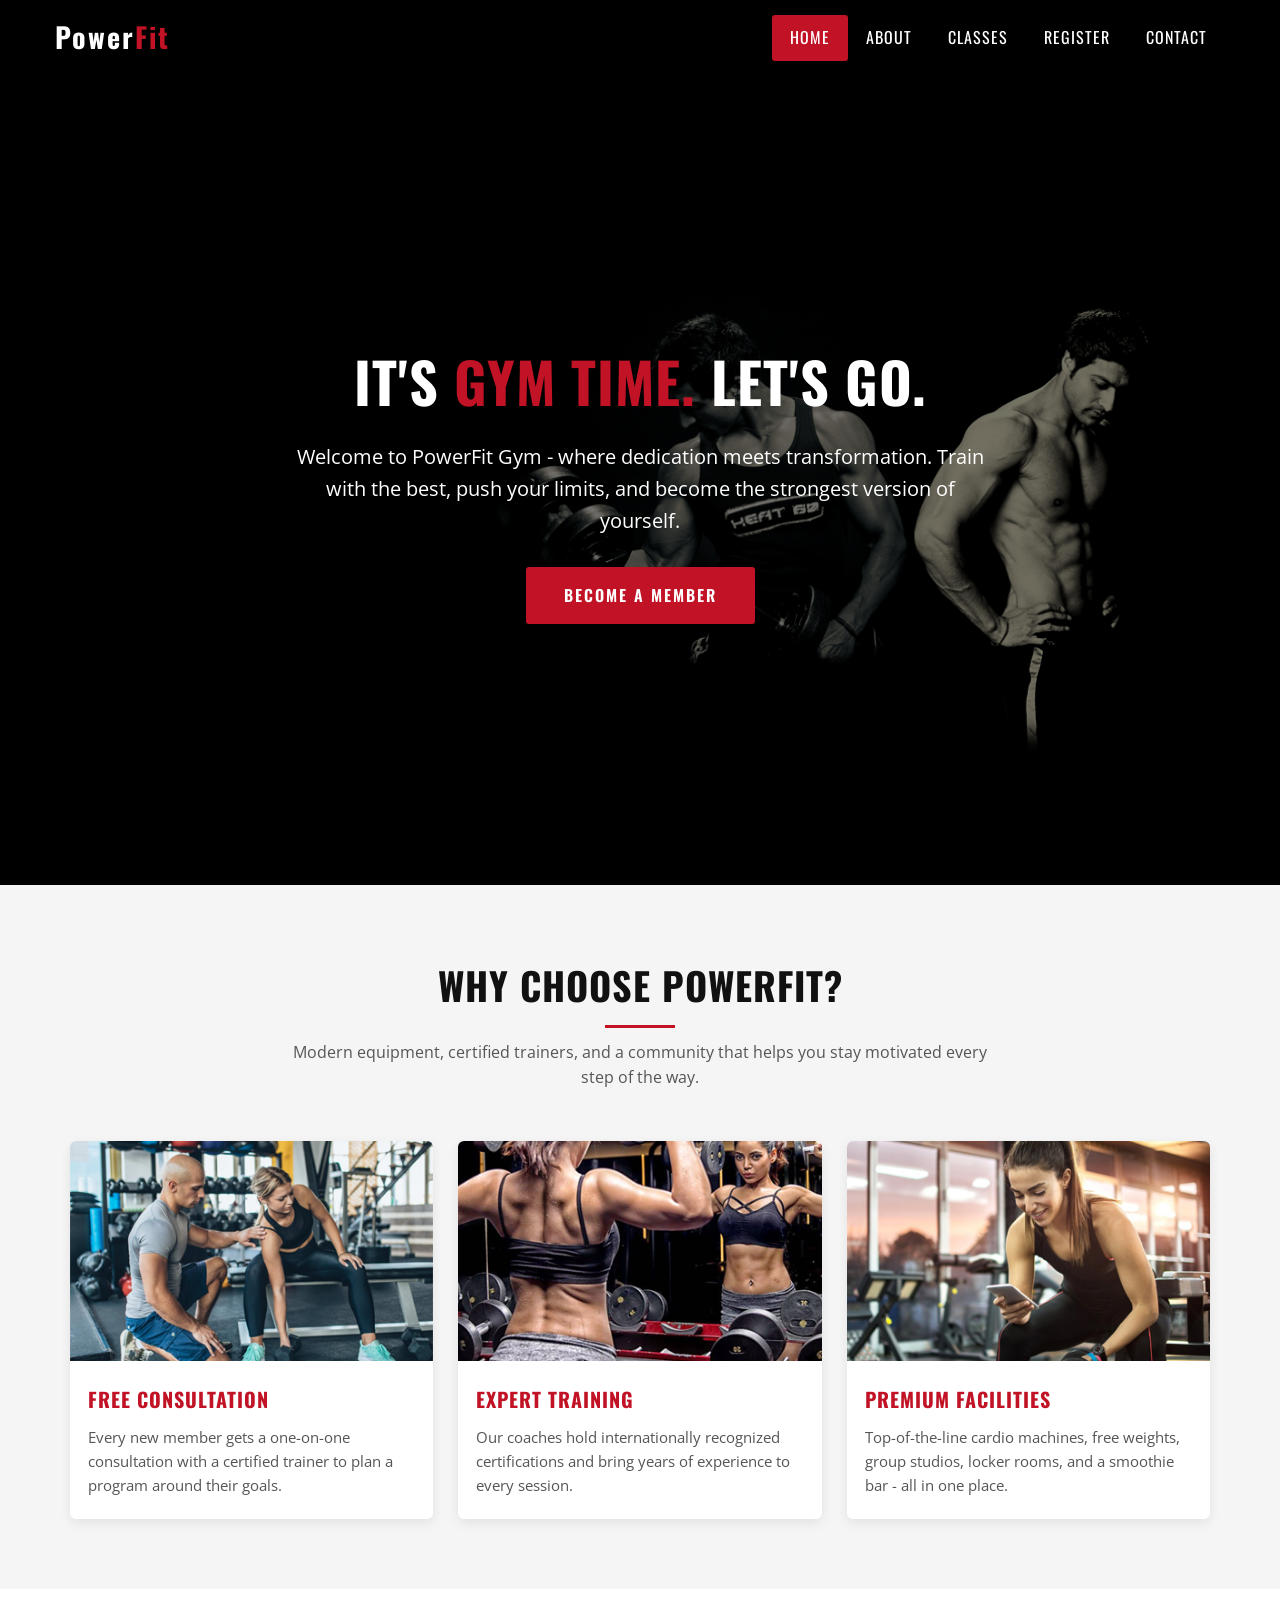
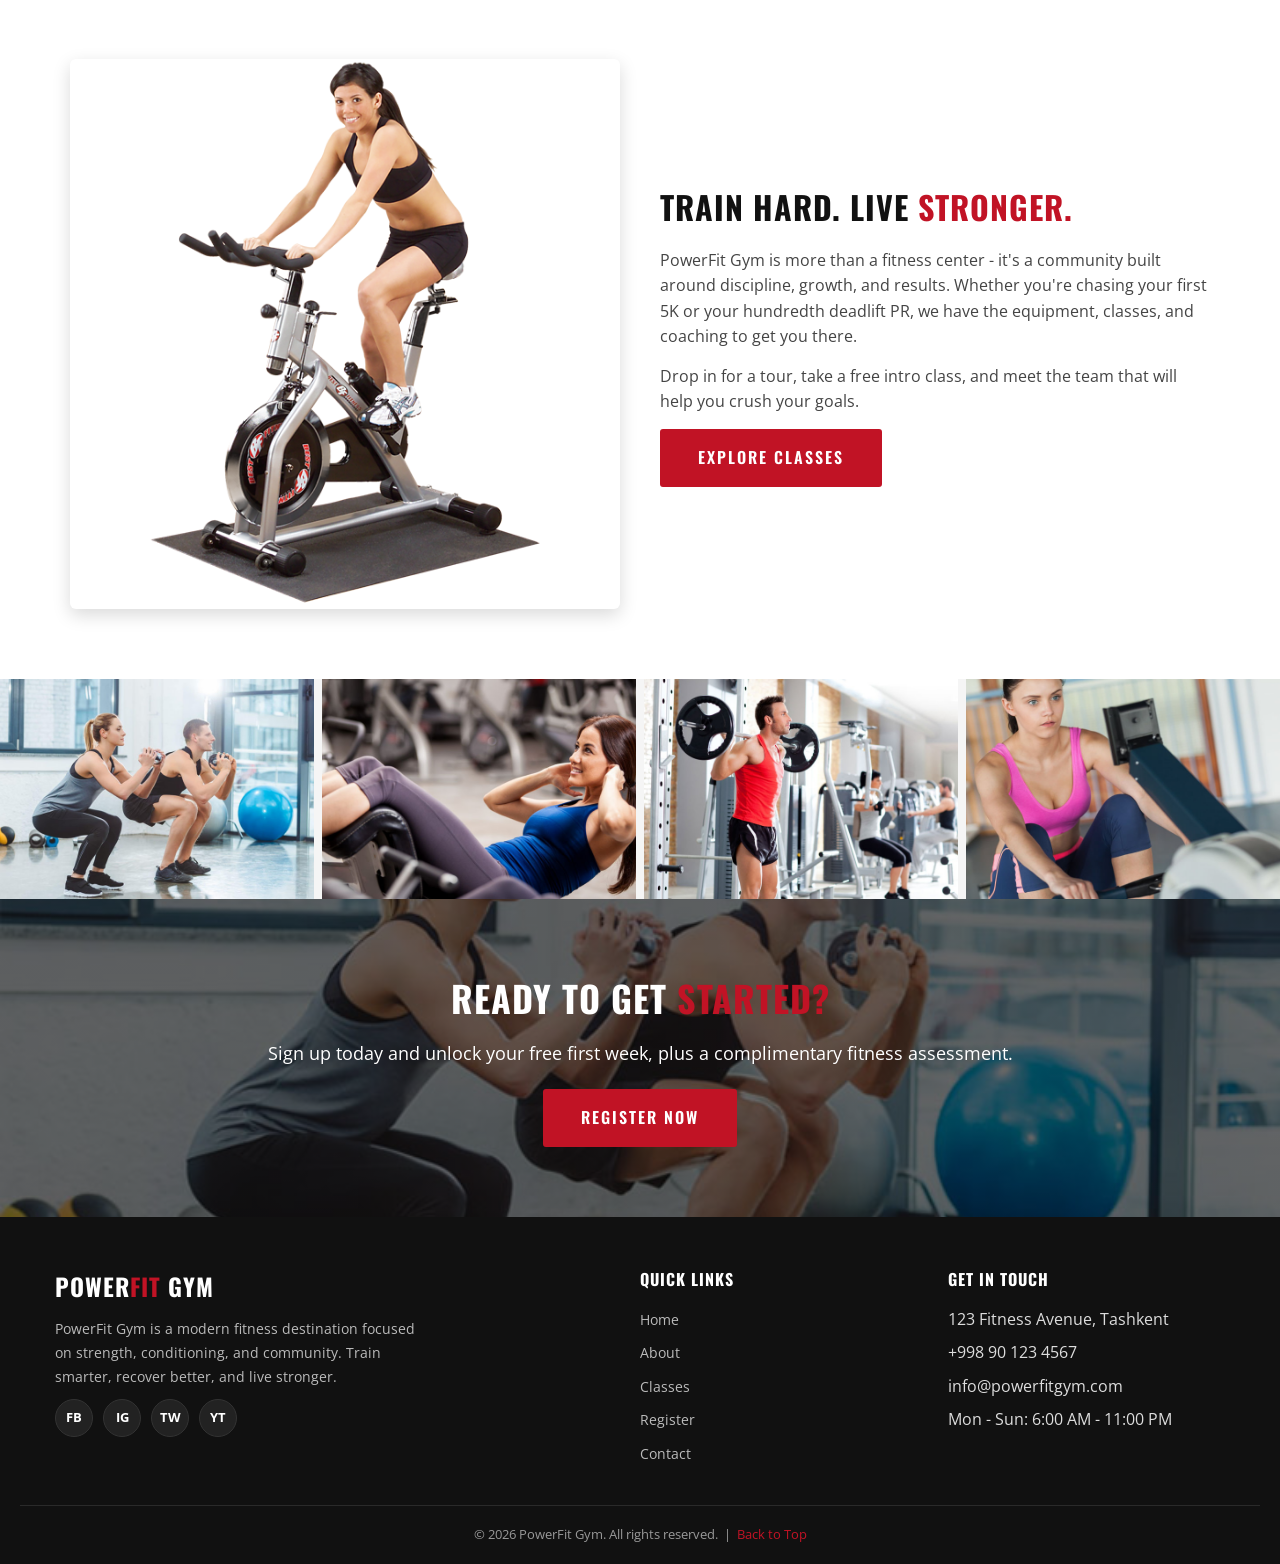
==== index.html @ 99c23273 "Add readme" ====
<!DOCTYPE html>
<html lang="en">
<head>
    <meta charset="UTF-8">
    <meta name="viewport" content="width=device-width, initial-scale=1.0">
    <title>PowerFit Gym | Home</title>
    <meta name="description" content="PowerFit Gym - your destination for strength, fitness, and a healthy lifestyle. Join our gym today.">
    <link rel="stylesheet" href="css/styles.css">
</head>
<body id="top">

    <!-- ============ Header / Navigation ============ -->
    <header class="site-header">
        <div class="header-inner">
            <div class="logo">
                <a href="index.html">Power<span>Fit</span></a>
            </div>
            <div class="ham-burger" aria-label="Toggle menu">
                <span></span>
                <span></span>
                <span></span>
            </div>
            <nav class="main-nav" aria-label="Main navigation">
                <ul>
                    <li><a href="index.html">Home</a></li>
                    <li><a href="about.html">About</a></li>
                    <li><a href="classes.html">Classes</a></li>
                    <li><a href="register.html">Register</a></li>
                    <li><a href="contact.html">Contact</a></li>
                </ul>
            </nav>
        </div>
    </header>

    <!-- ============ Main Content ============ -->
    <main>

        <!-- Hero Banner -->
        <section class="hero" id="home">
            <div class="hero-content">
                <h1>It's <span>Gym Time.</span> Let's Go.</h1>
                <p>Welcome to PowerFit Gym - where dedication meets transformation. Train with the best, push your limits, and become the strongest version of yourself.</p>
                <a href="register.html" class="btn">Become a Member</a>
            </div>
        </section>

        <!-- Intro / Features -->
        <section>
            <div class="container">
                <div class="section-title">
                    <h2>Why Choose PowerFit?</h2>
                    <p>Modern equipment, certified trainers, and a community that helps you stay motivated every step of the way.</p>
                </div>
                <div class="feature-grid">
                    <article class="feature-card">
                        <img src="assets/about1.jpg" alt="Free fitness consultation">
                        <div class="feature-text">
                            <h4>Free Consultation</h4>
                            <p>Every new member gets a one-on-one consultation with a certified trainer to plan a program around their goals.</p>
                        </div>
                    </article>
                    <article class="feature-card">
                        <img src="assets/about2.jpg" alt="Personal training session">
                        <div class="feature-text">
                            <h4>Expert Training</h4>
                            <p>Our coaches hold internationally recognized certifications and bring years of experience to every session.</p>
                        </div>
                    </article>
                    <article class="feature-card">
                        <img src="assets/about3.jpg" alt="Strength training equipment">
                        <div class="feature-text">
                            <h4>Premium Facilities</h4>
                            <p>Top-of-the-line cardio machines, free weights, group studios, locker rooms, and a smoothie bar - all in one place.</p>
                        </div>
                    </article>
                </div>
            </div>
        </section>

        <!-- Two-column intro -->
        <section class="bg-white">
            <div class="container">
                <div class="two-column">
                    <img src="assets/class2.png" alt="Trainer working out">
                    <div>
                        <h2>Train Hard. Live <span>Stronger.</span></h2>
                        <p>PowerFit Gym is more than a fitness center - it's a community built around discipline, growth, and results. Whether you're chasing your first 5K or your hundredth deadlift PR, we have the equipment, classes, and coaching to get you there.</p>
                        <p>Drop in for a tour, take a free intro class, and meet the team that will help you crush your goals.</p>
                        <a href="classes.html" class="btn">Explore Classes</a>
                    </div>
                </div>
            </div>
        </section>

        <!-- Gallery Strip -->
        <section class="no-padding">
            <div class="gallery-strip">
                <img src="assets/gallery1.jpg" alt="Workout gallery 1">
                <img src="assets/gallery2.jpg" alt="Workout gallery 2">
                <img src="assets/gallery3.jpg" alt="Workout gallery 3">
                <img src="assets/gallery4.jpg" alt="Workout gallery 4">
            </div>
        </section>

        <!-- CTA Strip -->
        <section class="cta-strip">
            <h2>Ready to Get <span class="text-accent">Started?</span></h2>
            <p>Sign up today and unlock your free first week, plus a complimentary fitness assessment.</p>
            <a href="register.html" class="btn">Register Now</a>
        </section>
    </main>

    <!-- ============ Footer ============ -->
    <footer class="site-footer">
        <div class="footer-inner">
            <div class="footer-brand">
                <h3>Power<span>Fit</span> Gym</h3>
                <p>PowerFit Gym is a modern fitness destination focused on strength, conditioning, and community. Train smarter, recover better, and live stronger.</p>
                <div class="social-links" aria-label="Social media">
                    <a href="#" aria-label="Facebook">FB</a>
                    <a href="#" aria-label="Instagram">IG</a>
                    <a href="#" aria-label="Twitter">TW</a>
                    <a href="#" aria-label="YouTube">YT</a>
                </div>
            </div>
            <div class="footer-col">
                <h4>Quick Links</h4>
                <ul>
                    <li><a href="index.html">Home</a></li>
                    <li><a href="about.html">About</a></li>
                    <li><a href="classes.html">Classes</a></li>
                    <li><a href="register.html">Register</a></li>
                    <li><a href="contact.html">Contact</a></li>
                </ul>
            </div>
            <div class="footer-col">
                <h4>Get In Touch</h4>
                <ul>
                    <li>123 Fitness Avenue, Tashkent</li>
                    <li>+998 90 123 4567</li>
                    <li>info@powerfitgym.com</li>
                    <li>Mon - Sun: 6:00 AM - 11:00 PM</li>
                </ul>
            </div>
        </div>
        <div class="footer-bottom">
            <p>&copy; 2026 PowerFit Gym. All rights reserved. &nbsp;|&nbsp; <a href="#top">Back to Top</a></p>
        </div>
    </footer>

    <a href="#top" class="back-to-top" aria-label="Back to top">&uarr;</a>

    <script src="js/scripts.js"></script>
</body>
</html>
---- css/styles.css ----
/* =========================================================
   PowerFit Gym - Main Stylesheet
   External CSS only (no inline styles, no <style> tags).
   ========================================================= */

@import url('https://fonts.googleapis.com/css2?family=Oswald:wght@300;400;500;600;700&family=Open+Sans:wght@400;600&display=swap');

/* ---------- CSS Reset / Base ---------- */
* {
    box-sizing: border-box;
    margin: 0;
    padding: 0;
}

html {
    scroll-behavior: smooth;
}

body {
    font-family: 'Open Sans', Arial, sans-serif;
    color: #222;
    background-color: #f5f5f5;
    line-height: 1.6;
    overflow-x: hidden;
}

h1, h2, h3, h4, h5, h6 {
    font-family: 'Oswald', sans-serif;
    text-transform: uppercase;
    letter-spacing: 1px;
    color: #111;
}

a {
    text-decoration: none;
    color: inherit;
}

img {
    max-width: 100%;
    display: block;
}

.container {
    max-width: 1170px;
    margin: 0 auto;
    padding: 0 15px;
}

/* ---------- Header & Navigation ---------- */
.site-header {
    position: fixed;
    top: 0;
    left: 0;
    width: 100%;
    z-index: 100;
    background-color: #000000;
    padding: 15px 20px;
    box-shadow: 0 2px 8px rgba(0, 0, 0, 0.4);
}

.site-header .header-inner {
    max-width: 1170px;
    margin: 0 auto;
    display: flex;
    justify-content: space-between;
    align-items: center;
}

.logo a {
    font-family: 'Oswald', sans-serif;
    font-size: 28px;
    font-weight: 700;
    color: #ffffff;
    letter-spacing: 2px;
}

.logo a span {
    color: #c11325;
}

.main-nav ul {
    list-style: none;
    display: flex;
}

.main-nav ul li a {
    display: block;
    padding: 10px 18px;
    color: #ffffff;
    font-family: 'Oswald', sans-serif;
    font-size: 16px;
    text-transform: uppercase;
    letter-spacing: 1px;
    transition: color 0.3s ease, background-color 0.3s ease;
    border-radius: 3px;
}

.main-nav ul li a:hover,
.main-nav ul li a.active {
    background-color: #c11325;
    color: #ffffff;
}

.ham-burger {
    display: none;
    width: 35px;
    height: 28px;
    cursor: pointer;
    flex-direction: column;
    justify-content: space-between;
    z-index: 110;
}

.ham-burger span {
    display: block;
    height: 4px;
    width: 100%;
    background-color: #ffffff;
    border-radius: 2px;
    transition: transform 0.4s ease, opacity 0.4s ease;
}

.ham-burger.active span:nth-child(1) {
    transform: translateY(12px) rotate(45deg);
}

.ham-burger.active span:nth-child(2) {
    opacity: 0;
}

.ham-burger.active span:nth-child(3) {
    transform: translateY(-12px) rotate(-45deg);
}

/* ---------- Page Layout / Hero ---------- */
main {
    padding-top: 75px;
    min-height: calc(100vh - 200px);
}

.hero {
    background-image: linear-gradient(rgba(0, 0, 0, 0.55), rgba(0, 0, 0, 0.55)), url('../assets/home.jpg');
    background-size: cover;
    background-position: center;
    color: #ffffff;
    height: 90vh;
    display: flex;
    align-items: center;
    justify-content: center;
    text-align: center;
    padding: 0 20px;
}

.hero-content h1 {
    color: #ffffff;
    font-size: 56px;
    font-weight: 700;
    margin-bottom: 15px;
}

.hero-content h1 span {
    color: #c11325;
}

.hero-content p {
    font-size: 20px;
    margin-bottom: 30px;
    max-width: 700px;
    margin-left: auto;
    margin-right: auto;
}

/* ---------- Page Banner (used on inner pages) ---------- */
.page-banner {
    background-image: linear-gradient(rgba(0, 0, 0, 0.6), rgba(0, 0, 0, 0.6)), url('../assets/gallery2.jpg');
    background-size: cover;
    background-position: center;
    color: #ffffff;
    text-align: center;
    padding: 90px 20px;
}

.page-banner h1 {
    color: #ffffff;
    font-size: 44px;
    margin-bottom: 10px;
}

.page-banner p {
    font-size: 18px;
}

/* ---------- Buttons ---------- */
.btn {
    display: inline-block;
    padding: 14px 36px;
    background-color: #c11325;
    color: #ffffff;
    font-family: 'Oswald', sans-serif;
    font-size: 16px;
    font-weight: 600;
    text-transform: uppercase;
    letter-spacing: 2px;
    border: 2px solid #c11325;
    border-radius: 3px;
    cursor: pointer;
    transition: background-color 0.3s ease, color 0.3s ease, transform 0.2s ease;
}

.btn:hover {
    background-color: #ffffff;
    color: #c11325;
    transform: translateY(-2px);
}

.btn-secondary {
    background-color: transparent;
    color: #ffffff;
    border-color: #ffffff;
}

.btn-secondary:hover {
    background-color: #ffffff;
    color: #000000;
}

/* ---------- Sections ---------- */
section {
    padding: 70px 0;
}

.section-title {
    text-align: center;
    margin-bottom: 50px;
}

.section-title h2 {
    font-size: 38px;
    color: #111;
    position: relative;
    display: inline-block;
    padding-bottom: 12px;
}

.section-title h2::after {
    content: '';
    position: absolute;
    left: 50%;
    bottom: 0;
    transform: translateX(-50%);
    width: 70px;
    height: 3px;
    background-color: #c11325;
}

.section-title p {
    margin-top: 12px;
    color: #555;
    max-width: 700px;
    margin-left: auto;
    margin-right: auto;
}

/* ---------- About / Feature Cards ---------- */
.feature-grid {
    display: grid;
    grid-template-columns: repeat(3, 1fr);
    gap: 25px;
}

.feature-card {
    background-color: #ffffff;
    border-radius: 6px;
    overflow: hidden;
    box-shadow: 0 4px 12px rgba(0, 0, 0, 0.08);
    transition: transform 0.3s ease, box-shadow 0.3s ease;
}

.feature-card:hover {
    transform: translateY(-8px);
    box-shadow: 0 8px 20px rgba(0, 0, 0, 0.18);
}

.feature-card img {
    width: 100%;
    height: 220px;
    object-fit: cover;
}

.feature-card .feature-text {
    padding: 22px 18px;
}

.feature-card h4 {
    font-size: 20px;
    color: #c11325;
    margin-bottom: 10px;
}

.feature-card p {
    color: #555;
    font-size: 15px;
}

/* ---------- Two-Column Section ---------- */
.two-column {
    display: grid;
    grid-template-columns: 1fr 1fr;
    gap: 40px;
    align-items: center;
}

.two-column img {
    border-radius: 6px;
    box-shadow: 0 6px 18px rgba(0, 0, 0, 0.15);
}

.two-column h2 {
    color: #111;
    font-size: 32px;
    margin-bottom: 15px;
}

.two-column h2 span {
    color: #c11325;
}

.two-column p {
    color: #444;
    margin-bottom: 14px;
}

/* ---------- Trainer Cards ---------- */
.trainer-grid {
    display: grid;
    grid-template-columns: repeat(3, 1fr);
    gap: 25px;
}

.trainer-card {
    background-color: #ffffff;
    border-radius: 6px;
    overflow: hidden;
    text-align: center;
    box-shadow: 0 4px 14px rgba(0, 0, 0, 0.1);
    transition: transform 0.3s ease;
}

.trainer-card:hover {
    transform: scale(1.03);
}

.trainer-card img {
    width: 100%;
    height: 280px;
    object-fit: cover;
}

.trainer-card .trainer-info {
    padding: 18px;
}

.trainer-card h4 {
    color: #111;
    font-size: 18px;
}

.trainer-card .role {
    color: #c11325;
    font-size: 14px;
    margin-bottom: 10px;
    text-transform: uppercase;
    letter-spacing: 1px;
}

/* ---------- Classes Cards ---------- */
.class-grid {
    display: grid;
    grid-template-columns: repeat(3, 1fr);
    gap: 25px;
}

.class-card {
    position: relative;
    background-color: #ffffff;
    border-radius: 6px;
    overflow: hidden;
    box-shadow: 0 4px 12px rgba(0, 0, 0, 0.1);
    transition: transform 0.3s ease, box-shadow 0.3s ease;
}

.class-card:hover {
    transform: translateY(-6px);
    box-shadow: 0 10px 22px rgba(0, 0, 0, 0.18);
}

.class-card img {
    width: 100%;
    height: 220px;
    object-fit: cover;
}

.class-card .class-info {
    padding: 20px;
}

.class-card h3 {
    font-size: 22px;
    color: #111;
    margin-bottom: 8px;
}

.class-card .class-tag {
    display: inline-block;
    background-color: #c11325;
    color: #ffffff;
    padding: 4px 10px;
    border-radius: 3px;
    font-size: 12px;
    text-transform: uppercase;
    letter-spacing: 1px;
    margin-bottom: 10px;
}

.class-card p {
    color: #555;
    font-size: 15px;
}

/* ---------- Pricing Plans ---------- */
.plan-grid {
    display: grid;
    grid-template-columns: repeat(3, 1fr);
    gap: 25px;
}

.plan-card {
    background-color: #ffffff;
    border-radius: 6px;
    overflow: hidden;
    box-shadow: 0 4px 14px rgba(0, 0, 0, 0.1);
    text-align: center;
    transition: transform 0.3s ease;
}

.plan-card:hover {
    transform: translateY(-6px);
}

.plan-card .plan-header {
    background-color: #111;
    color: #ffffff;
    padding: 25px 15px;
}

.plan-card .plan-header h3 {
    color: #ffffff;
    font-size: 22px;
    margin-bottom: 8px;
}

.plan-card .plan-price {
    font-size: 36px;
    color: #c11325;
    font-family: 'Oswald', sans-serif;
    font-weight: 700;
}

.plan-card .plan-price small {
    font-size: 14px;
    color: #ddd;
}

.plan-card ul {
    list-style: none;
    padding: 25px 20px;
}

.plan-card ul li {
    padding: 8px 0;
    border-bottom: 1px solid #eee;
    color: #444;
    font-size: 15px;
}

.plan-card ul li:last-child {
    border-bottom: none;
}

.plan-card .plan-cta {
    padding: 0 20px 25px;
}

/* ---------- Form Page ---------- */
.form-section {
    background-color: #ffffff;
    padding: 50px 0;
}

.form-card {
    max-width: 760px;
    margin: 0 auto;
    background-color: #ffffff;
    padding: 35px 40px;
    border-radius: 8px;
    box-shadow: 0 6px 22px rgba(0, 0, 0, 0.1);
    border-top: 5px solid #c11325;
}

.form-card h2 {
    text-align: center;
    margin-bottom: 8px;
}

.form-card .form-intro {
    text-align: center;
    color: #555;
    margin-bottom: 28px;
}

.form-group {
    margin-bottom: 20px;
}

.form-group label {
    display: block;
    margin-bottom: 8px;
    font-weight: 600;
    color: #222;
    font-family: 'Oswald', sans-serif;
    text-transform: uppercase;
    font-size: 14px;
    letter-spacing: 1px;
}

.form-group input[type="text"],
.form-group input[type="email"],
.form-group input[type="number"],
.form-group input[type="tel"],
.form-group select,
.form-group textarea {
    width: 100%;
    padding: 12px 14px;
    border: 1px solid #ccc;
    border-radius: 4px;
    font-size: 15px;
    font-family: 'Open Sans', sans-serif;
    transition: border-color 0.3s ease, box-shadow 0.3s ease;
}

.form-group input:focus,
.form-group select:focus,
.form-group textarea:focus {
    outline: none;
    border-color: #c11325;
    box-shadow: 0 0 0 3px rgba(193, 19, 37, 0.15);
}

.form-group textarea {
    resize: vertical;
    min-height: 110px;
}

.radio-group,
.checkbox-group {
    display: flex;
    flex-wrap: wrap;
    gap: 14px;
}

.radio-group label,
.checkbox-group label {
    display: inline-flex;
    align-items: center;
    gap: 8px;
    background-color: #f7f7f7;
    padding: 10px 16px;
    border-radius: 4px;
    border: 1px solid #ddd;
    font-family: 'Open Sans', sans-serif;
    text-transform: none;
    letter-spacing: 0;
    font-size: 15px;
    font-weight: 400;
    cursor: pointer;
    transition: background-color 0.2s ease, border-color 0.2s ease;
}

.radio-group label:hover,
.checkbox-group label:hover {
    background-color: #fff0f1;
    border-color: #c11325;
}

.form-buttons {
    display: flex;
    justify-content: center;
    gap: 14px;
    margin-top: 28px;
    flex-wrap: wrap;
}

.btn-reset {
    background-color: #555;
    border-color: #555;
}

.btn-reset:hover {
    background-color: #ffffff;
    color: #555;
    border-color: #555;
}

/* ---------- Contact Page ---------- */
.contact-grid {
    display: grid;
    grid-template-columns: repeat(3, 1fr);
    gap: 25px;
}

.contact-card {
    background-color: #ffffff;
    padding: 30px 20px;
    text-align: center;
    border-radius: 6px;
    box-shadow: 0 4px 14px rgba(0, 0, 0, 0.08);
    transition: transform 0.3s ease, box-shadow 0.3s ease;
}

.contact-card:hover {
    transform: translateY(-5px);
    box-shadow: 0 8px 20px rgba(0, 0, 0, 0.15);
}

.contact-card .icon {
    width: 64px;
    height: 64px;
    line-height: 64px;
    margin: 0 auto 15px;
    background-color: #c11325;
    color: #ffffff;
    border-radius: 50%;
    font-size: 28px;
    font-weight: 700;
}

.contact-card h4 {
    margin-bottom: 8px;
    color: #111;
    font-size: 20px;
}

.contact-card p {
    color: #555;
    font-size: 15px;
}

.map-wrapper {
    margin-top: 40px;
    border-radius: 6px;
    overflow: hidden;
    box-shadow: 0 4px 14px rgba(0, 0, 0, 0.1);
}

.map-wrapper iframe,
.map-wrapper .map-placeholder {
    width: 100%;
    height: 320px;
    border: none;
    display: block;
}

.map-placeholder {
    background-image: linear-gradient(rgba(0, 0, 0, 0.35), rgba(0, 0, 0, 0.35)), url('../assets/gallery3.jpg');
    background-size: cover;
    background-position: center;
    color: #ffffff;
    display: flex;
    align-items: center;
    justify-content: center;
    font-family: 'Oswald', sans-serif;
    font-size: 22px;
    letter-spacing: 1px;
}

/* ---------- Summary Page ---------- */
.summary-section {
    background-color: #ffffff;
    padding: 50px 0;
}

.summary-card {
    max-width: 760px;
    margin: 0 auto;
    background-color: #ffffff;
    padding: 35px 40px;
    border-radius: 8px;
    box-shadow: 0 6px 22px rgba(0, 0, 0, 0.1);
    border-top: 5px solid #c11325;
}

.summary-card h2 {
    text-align: center;
    margin-bottom: 12px;
}

.summary-card .summary-intro {
    text-align: center;
    color: #555;
    margin-bottom: 25px;
}

.summary-table {
    width: 100%;
    border-collapse: collapse;
    margin-top: 10px;
}

.summary-table th,
.summary-table td {
    text-align: left;
    padding: 12px 16px;
    border-bottom: 1px solid #eee;
    font-size: 15px;
}

.summary-table th {
    background-color: #111;
    color: #ffffff;
    font-family: 'Oswald', sans-serif;
    text-transform: uppercase;
    letter-spacing: 1px;
    font-size: 14px;
}

.summary-table tr:nth-child(even) td {
    background-color: #f7f7f7;
}

.summary-empty {
    text-align: center;
    padding: 30px;
    color: #888;
    font-style: italic;
}

.summary-actions {
    margin-top: 28px;
    display: flex;
    justify-content: center;
    gap: 14px;
    flex-wrap: wrap;
}

/* ---------- Call to Action Strip ---------- */
.cta-strip {
    background-image: linear-gradient(rgba(0, 0, 0, 0.6), rgba(0, 0, 0, 0.6)), url('../assets/gallery1.jpg');
    background-size: cover;
    background-position: center;
    color: #ffffff;
    text-align: center;
    padding: 70px 20px;
}

.cta-strip h2 {
    color: #ffffff;
    font-size: 36px;
    margin-bottom: 12px;
}

.cta-strip p {
    margin-bottom: 22px;
    font-size: 18px;
}

/* ---------- Gallery Strip ---------- */
.gallery-strip {
    display: grid;
    grid-template-columns: repeat(4, 1fr);
    gap: 8px;
    padding: 0;
}

.gallery-strip img {
    width: 100%;
    height: 220px;
    object-fit: cover;
    transition: transform 0.4s ease, filter 0.4s ease;
}

.gallery-strip img:hover {
    transform: scale(1.05);
    filter: brightness(0.85);
}

/* ---------- Footer ---------- */
.site-footer {
    background-color: #111;
    color: #ddd;
    padding: 50px 20px 20px;
}

.footer-inner {
    max-width: 1170px;
    margin: 0 auto;
    display: grid;
    grid-template-columns: 2fr 1fr 1fr;
    gap: 30px;
}

.footer-brand h3 {
    color: #ffffff;
    margin-bottom: 12px;
    font-size: 24px;
}

.footer-brand h3 span {
    color: #c11325;
}

.footer-brand p {
    color: #bbb;
    font-size: 14px;
    line-height: 1.7;
    max-width: 360px;
}

.footer-col h4 {
    color: #ffffff;
    margin-bottom: 14px;
    font-size: 16px;
    letter-spacing: 1px;
}

.footer-col ul {
    list-style: none;
}

.footer-col ul li {
    margin-bottom: 8px;
}

.footer-col ul li a {
    color: #bbb;
    font-size: 14px;
    transition: color 0.2s ease;
}

.footer-col ul li a:hover {
    color: #c11325;
}

.social-links {
    display: flex;
    gap: 10px;
    margin-top: 10px;
}

.social-links a {
    display: inline-flex;
    align-items: center;
    justify-content: center;
    width: 38px;
    height: 38px;
    background-color: #222;
    color: #ffffff;
    border-radius: 50%;
    font-size: 13px;
    font-weight: 700;
    transition: background-color 0.3s ease, transform 0.3s ease;
    border: 1px solid #333;
}

.social-links a:hover {
    background-color: #c11325;
    transform: translateY(-3px);
}

.footer-bottom {
    border-top: 1px solid #2a2a2a;
    margin-top: 30px;
    padding-top: 18px;
    text-align: center;
    color: #999;
    font-size: 13px;
}

.footer-bottom a {
    color: #c11325;
}

/* ---------- Back to Top ---------- */
.back-to-top {
    position: fixed;
    bottom: 24px;
    right: 24px;
    background-color: #c11325;
    color: #ffffff;
    width: 46px;
    height: 46px;
    border-radius: 50%;
    display: none;
    align-items: center;
    justify-content: center;
    text-decoration: none;
    font-family: 'Oswald', sans-serif;
    font-weight: 700;
    box-shadow: 0 4px 12px rgba(0, 0, 0, 0.3);
    z-index: 99;
    transition: background-color 0.3s ease, transform 0.3s ease;
    cursor: pointer;
    border: none;
}

.back-to-top:hover {
    background-color: #911019;
    transform: translateY(-3px);
}

.back-to-top.visible {
    display: flex;
}

/* ---------- Utility Classes ---------- */
.bg-white {
    background-color: #ffffff;
}

.no-padding {
    padding: 0;
}

.text-accent {
    color: #c11325;
}

.text-center {
    text-align: center;
}

.error-box {
    display: none;
    background-color: #fff0f1;
    border-left: 4px solid #c11325;
    color: #911019;
    padding: 14px 18px;
    border-radius: 4px;
    margin-bottom: 18px;
    font-size: 14px;
}

.error-box ul {
    margin: 0;
    padding-left: 20px;
}

/* ---------- Responsive ---------- */
@media (max-width: 992px) {
    .hero-content h1 { font-size: 42px; }
    .feature-grid,
    .trainer-grid,
    .class-grid,
    .plan-grid,
    .contact-grid {
        grid-template-columns: repeat(2, 1fr);
    }
    .gallery-strip { grid-template-columns: repeat(2, 1fr); }
    .footer-inner { grid-template-columns: 1fr 1fr; }
}

@media (max-width: 768px) {
    .ham-burger { display: flex; }

    .main-nav {
        position: fixed;
        top: 0;
        right: 0;
        width: 260px;
        height: 100vh;
        background-color: #c11325;
        padding: 80px 0 20px;
        transform: translateX(100%);
        transition: transform 0.4s ease;
    }

    .main-nav.open {
        transform: translateX(0);
    }

    .main-nav ul {
        flex-direction: column;
    }

    .main-nav ul li a {
        font-size: 18px;
        padding: 14px 24px;
        border-radius: 0;
    }

    .main-nav ul li a:hover,
    .main-nav ul li a.active {
        background-color: rgba(0, 0, 0, 0.25);
    }

    .hero { height: 75vh; }
    .hero-content h1 { font-size: 34px; }
    .hero-content p { font-size: 16px; }

    .two-column {
        grid-template-columns: 1fr;
    }

    .feature-grid,
    .trainer-grid,
    .class-grid,
    .plan-grid,
    .contact-grid {
        grid-template-columns: 1fr;
    }

    .footer-inner { grid-template-columns: 1fr; }

    .form-card,
    .summary-card {
        padding: 25px 20px;
    }

    .section-title h2 { font-size: 28px; }
}

@media (max-width: 480px) {
    .hero-content h1 { font-size: 28px; }
    .page-banner h1 { font-size: 30px; }
    .gallery-strip { grid-template-columns: 1fr; }
}
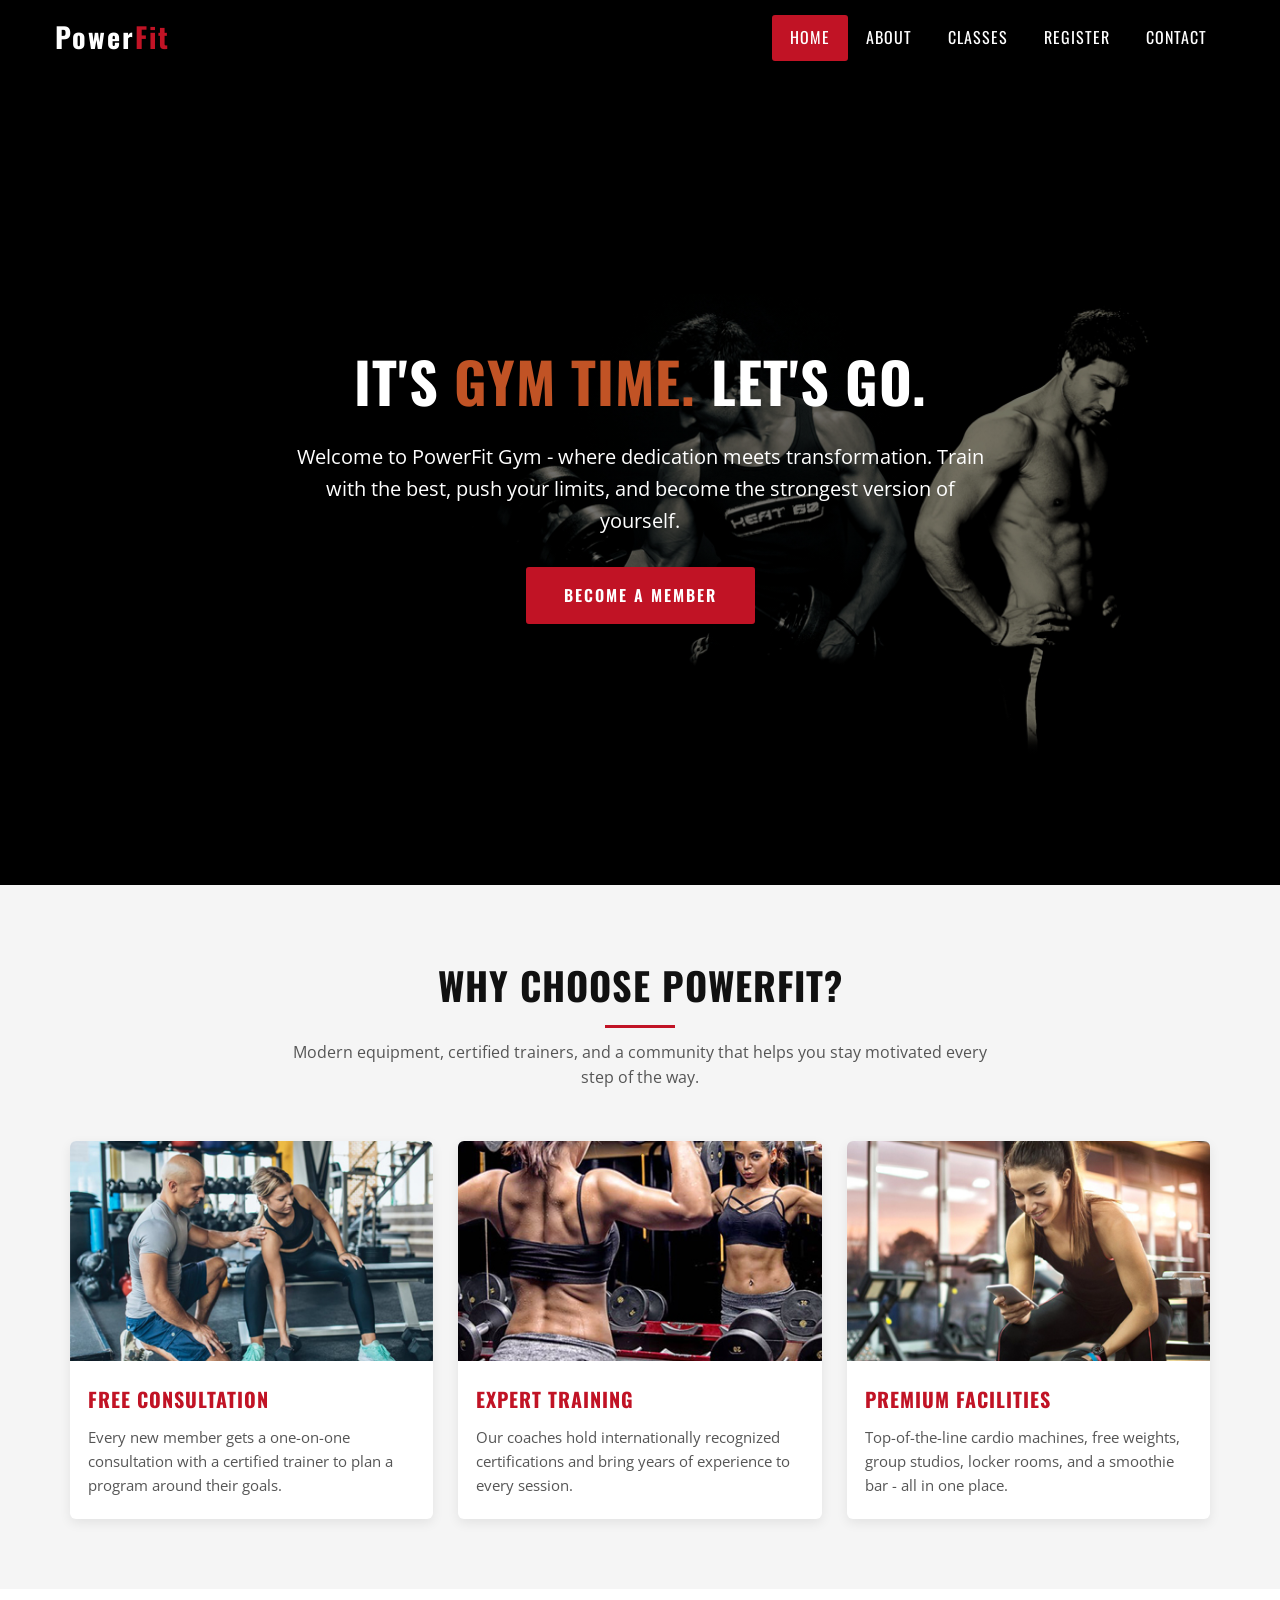
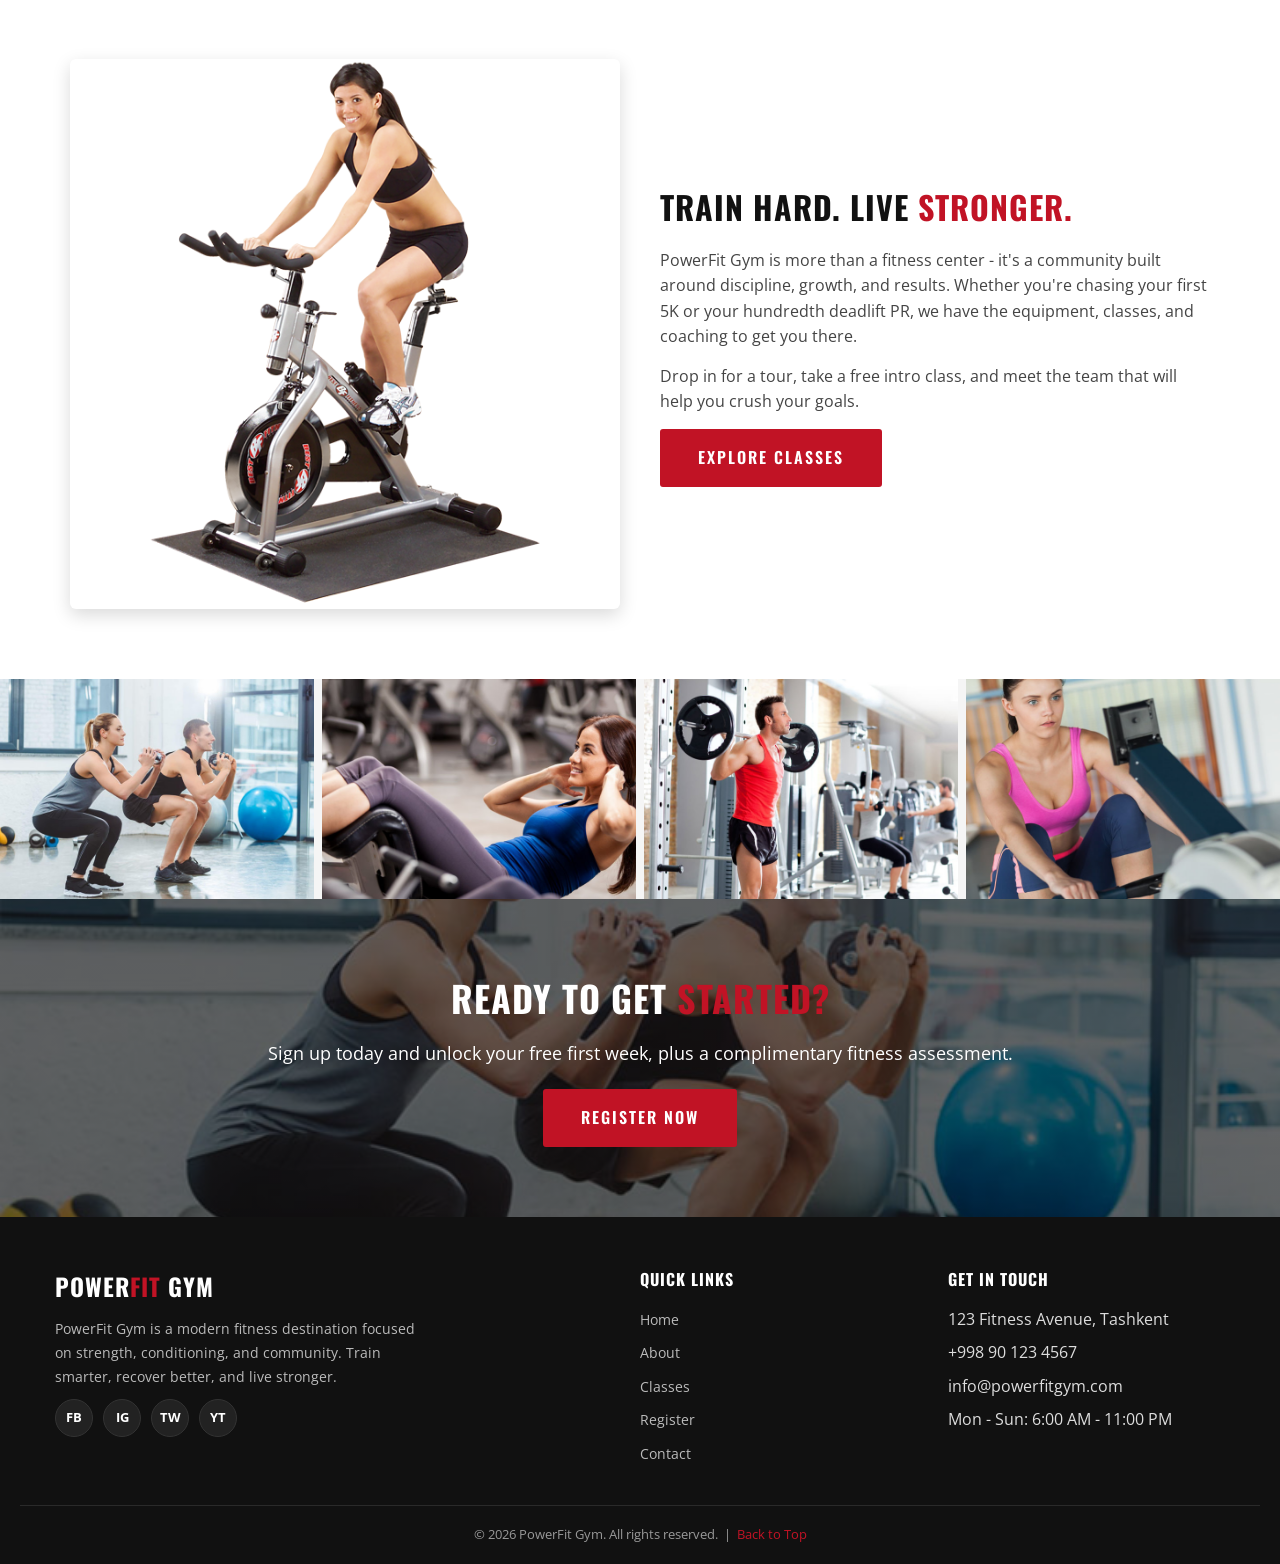
==== commit db655479: "ozodbek" ====
--- a/index.html
+++ b/index.html
@@ -8,7 +8,7 @@
     <link rel="stylesheet" href="css/styles.css">
 </head>
 <body id="top">
-
+<!-- test -->
     <!-- ============ Header / Navigation ============ -->
     <header class="site-header">
         <div class="header-inner">
--- a/css/styles.css
+++ b/css/styles.css
@@ -5,7 +5,6 @@
 
 @import url('https://fonts.googleapis.com/css2?family=Oswald:wght@300;400;500;600;700&family=Open+Sans:wght@400;600&display=swap');
 
-/* ---------- CSS Reset / Base ---------- */
 * {
     box-sizing: border-box;
     margin: 0;
@@ -133,7 +132,7 @@
     transform: translateY(-12px) rotate(-45deg);
 }
 
-/* ---------- Page Layout / Hero ---------- */
+
 main {
     padding-top: 75px;
     min-height: calc(100vh - 200px);
@@ -160,7 +159,7 @@
 }
 
 .hero-content h1 span {
-    color: #c11325;
+    color: #c15325;
 }
 
 .hero-content p {
@@ -171,9 +170,8 @@
     margin-right: auto;
 }
 
-/* ---------- Page Banner (used on inner pages) ---------- */
 .page-banner {
-    background-image: linear-gradient(rgba(0, 0, 0, 0.6), rgba(0, 0, 0, 0.6)), url('../assets/gallery2.jpg');
+    background-image: linear-gradient(rgba(0,0,0,0.6),rgba(0,0,0,0.6)),url('../assets/gallery2.jpg');
     background-size: cover;
     background-position: center;
     color: #ffffff;
@@ -225,7 +223,7 @@
     color: #000000;
 }
 
-/* ---------- Sections ---------- */
+
 section {
     padding: 70px 0;
 }
@@ -262,7 +260,7 @@
     margin-right: auto;
 }
 
-/* ---------- About / Feature Cards ---------- */
+
 .feature-grid {
     display: grid;
     grid-template-columns: repeat(3, 1fr);
@@ -303,7 +301,7 @@
     font-size: 15px;
 }
 
-/* ---------- Two-Column Section ---------- */
+
 .two-column {
     display: grid;
     grid-template-columns: 1fr 1fr;
@@ -331,7 +329,7 @@
     margin-bottom: 14px;
 }
 
-/* ---------- Trainer Cards ---------- */
+
 .trainer-grid {
     display: grid;
     grid-template-columns: repeat(3, 1fr);
@@ -374,7 +372,7 @@
     letter-spacing: 1px;
 }
 
-/* ---------- Classes Cards ---------- */
+
 .class-grid {
     display: grid;
     grid-template-columns: repeat(3, 1fr);
@@ -428,7 +426,7 @@
     font-size: 15px;
 }
 
-/* ---------- Pricing Plans ---------- */
+
 .plan-grid {
     display: grid;
     grid-template-columns: repeat(3, 1fr);
@@ -492,7 +490,7 @@
     padding: 0 20px 25px;
 }
 
-/* ---------- Form Page ---------- */
+
 .form-section {
     background-color: #ffffff;
     padding: 50px 0;
@@ -612,7 +610,7 @@
     border-color: #555;
 }
 
-/* ---------- Contact Page ---------- */
+
 .contact-grid {
     display: grid;
     grid-template-columns: repeat(3, 1fr);
@@ -684,7 +682,7 @@
     letter-spacing: 1px;
 }
 
-/* ---------- Summary Page ---------- */
+
 .summary-section {
     background-color: #ffffff;
     padding: 50px 0;
@@ -753,7 +751,7 @@
     flex-wrap: wrap;
 }
 
-/* ---------- Call to Action Strip ---------- */
+
 .cta-strip {
     background-image: linear-gradient(rgba(0, 0, 0, 0.6), rgba(0, 0, 0, 0.6)), url('../assets/gallery1.jpg');
     background-size: cover;
@@ -774,7 +772,7 @@
     font-size: 18px;
 }
 
-/* ---------- Gallery Strip ---------- */
+
 .gallery-strip {
     display: grid;
     grid-template-columns: repeat(4, 1fr);
@@ -791,15 +789,16 @@
 
 .gallery-strip img:hover {
     transform: scale(1.05);
-    filter: brightness(0.85);
-}
-
-/* ---------- Footer ---------- */
+    filter: brightness(0.75);
+}
+
+
 .site-footer {
     background-color: #111;
     color: #ddd;
     padding: 50px 20px 20px;
 }
+
 
 .footer-inner {
     max-width: 1170px;
@@ -877,6 +876,7 @@
     transform: translateY(-3px);
 }
 
+
 .footer-bottom {
     border-top: 1px solid #2a2a2a;
     margin-top: 30px;
@@ -890,7 +890,7 @@
     color: #c11325;
 }
 
-/* ---------- Back to Top ---------- */
+
 .back-to-top {
     position: fixed;
     bottom: 24px;
@@ -914,7 +914,7 @@
 }
 
 .back-to-top:hover {
-    background-color: #911019;
+    background-color: #915019;
     transform: translateY(-3px);
 }
 
@@ -922,7 +922,7 @@
     display: flex;
 }
 
-/* ---------- Utility Classes ---------- */
+
 .bg-white {
     background-color: #ffffff;
 }
@@ -955,7 +955,7 @@
     padding-left: 20px;
 }
 
-/* ---------- Responsive ---------- */
+
 @media (max-width: 992px) {
     .hero-content h1 { font-size: 42px; }
     .feature-grid,
@@ -1032,5 +1032,5 @@
 @media (max-width: 480px) {
     .hero-content h1 { font-size: 28px; }
     .page-banner h1 { font-size: 30px; }
-    .gallery-strip { grid-template-columns: 1fr; }
-}
+    .gallery-strip { grid-template-columns: 1fr}
+}
